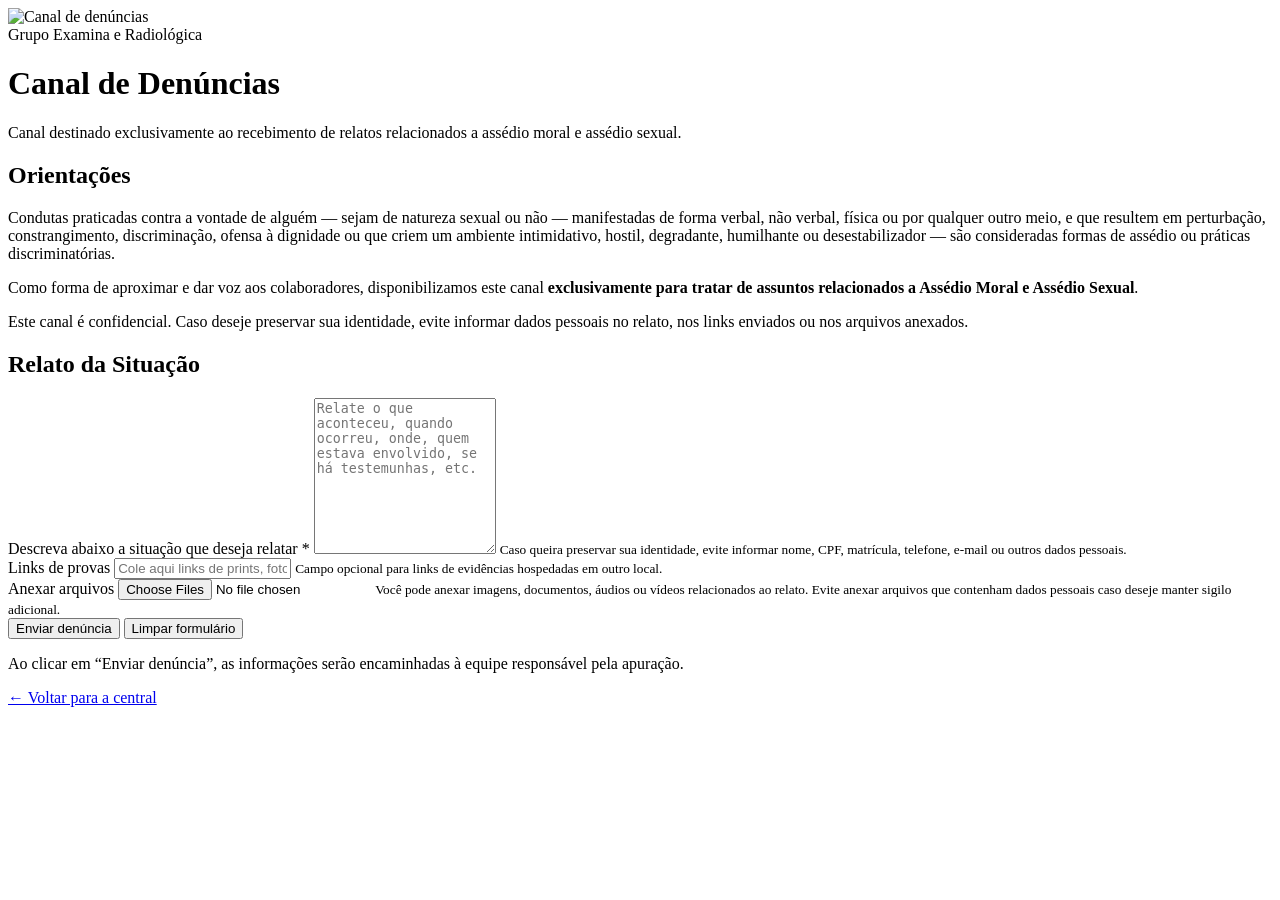
==== formularios/etica/index.html @ 6be47551 "Create index.html" ====
<!DOCTYPE html>
<html lang="pt-BR">
<head>
  <meta charset="UTF-8">
  <meta name="viewport" content="width=device-width, initial-scale=1.0">
  <title>Canal de Denúncias</title>
  <meta
    name="description"
    content="Canal de denúncias para assuntos relacionados a assédio moral e assédio sexual."
  >
  <link rel="stylesheet" href="./style.css">
</head>
<body>
  <div class="page-shell">
    <header class="hero">
      <div class="hero__banner">
        <img src="./capa.jpg" alt="Canal de denúncias" class="hero__banner-image">
      </div>

      <div class="hero__content">
        <span class="hero__eyebrow">Grupo Examina e Radiológica</span>
        <h1>Canal de Denúncias</h1>
        <p>
          Canal destinado exclusivamente ao recebimento de relatos relacionados a
          assédio moral e assédio sexual.
        </p>
      </div>
    </header>

    <main class="container">
      <section class="card card--info">
        <h2>Orientações</h2>

        <p>
          Condutas praticadas contra a vontade de alguém — sejam de natureza sexual ou não —
          manifestadas de forma verbal, não verbal, física ou por qualquer outro meio, e que
          resultem em perturbação, constrangimento, discriminação, ofensa à dignidade ou que
          criem um ambiente intimidativo, hostil, degradante, humilhante ou desestabilizador —
          são consideradas formas de assédio ou práticas discriminatórias.
        </p>

        <p>
          Como forma de aproximar e dar voz aos colaboradores, disponibilizamos este canal
          <strong>exclusivamente para tratar de assuntos relacionados a Assédio Moral e Assédio Sexual</strong>.
        </p>

        <p class="highlight">
          Este canal é confidencial. Caso deseje preservar sua identidade, evite informar
          dados pessoais no relato, nos links enviados ou nos arquivos anexados.
        </p>
      </section>

      <form id="formDenuncia" class="card card--form" novalidate>
        <h2>Relato da Situação</h2>

        <div class="form-group">
          <label for="descricao">
            Descreva abaixo a situação que deseja relatar
            <span class="required">*</span>
          </label>

          <textarea
            id="descricao"
            name="descricao"
            required
            rows="10"
            placeholder="Relate o que aconteceu, quando ocorreu, onde, quem estava envolvido, se há testemunhas, etc."
          ></textarea>

          <small class="help">
            Caso queira preservar sua identidade, evite informar nome, CPF, matrícula,
            telefone, e-mail ou outros dados pessoais.
          </small>

          <small class="error" id="erro-descricao"></small>
        </div>

        <div class="form-group">
          <label for="links_provas">Links de provas</label>
          <input
            type="text"
            id="links_provas"
            name="links_provas"
            placeholder="Cole aqui links de prints, fotos, vídeos ou documentos (opcional)"
          >
          <small class="help">
            Campo opcional para links de evidências hospedadas em outro local.
          </small>
        </div>

        <div class="form-group">
          <label for="provas">Anexar arquivos</label>
          <input
            type="file"
            id="provas"
            name="provas"
            multiple
            accept=".jpg,.jpeg,.png,.pdf,.doc,.docx,.xls,.xlsx,.mp3,.mp4,.wav"
          >
          <small class="help">
            Você pode anexar imagens, documentos, áudios ou vídeos relacionados ao relato.
            Evite anexar arquivos que contenham dados pessoais caso deseje manter sigilo adicional.
          </small>
          <div id="listaArquivos" class="file-list"></div>
        </div>

        <div class="actions">
          <button type="submit" class="btn btn--primary">Enviar denúncia</button>
          <button type="reset" class="btn btn--secondary">Limpar formulário</button>
        </div>

        <p class="notice">
          Ao clicar em “Enviar denúncia”, as informações serão encaminhadas à equipe
          responsável pela apuração.
        </p>

        <p id="msg" class="msg"></p>
      </form>

      <a href="/" class="back-link">← Voltar para a central</a>
    </main>
  </div>

  <script src="./app.js"></script>
</body>
</html>
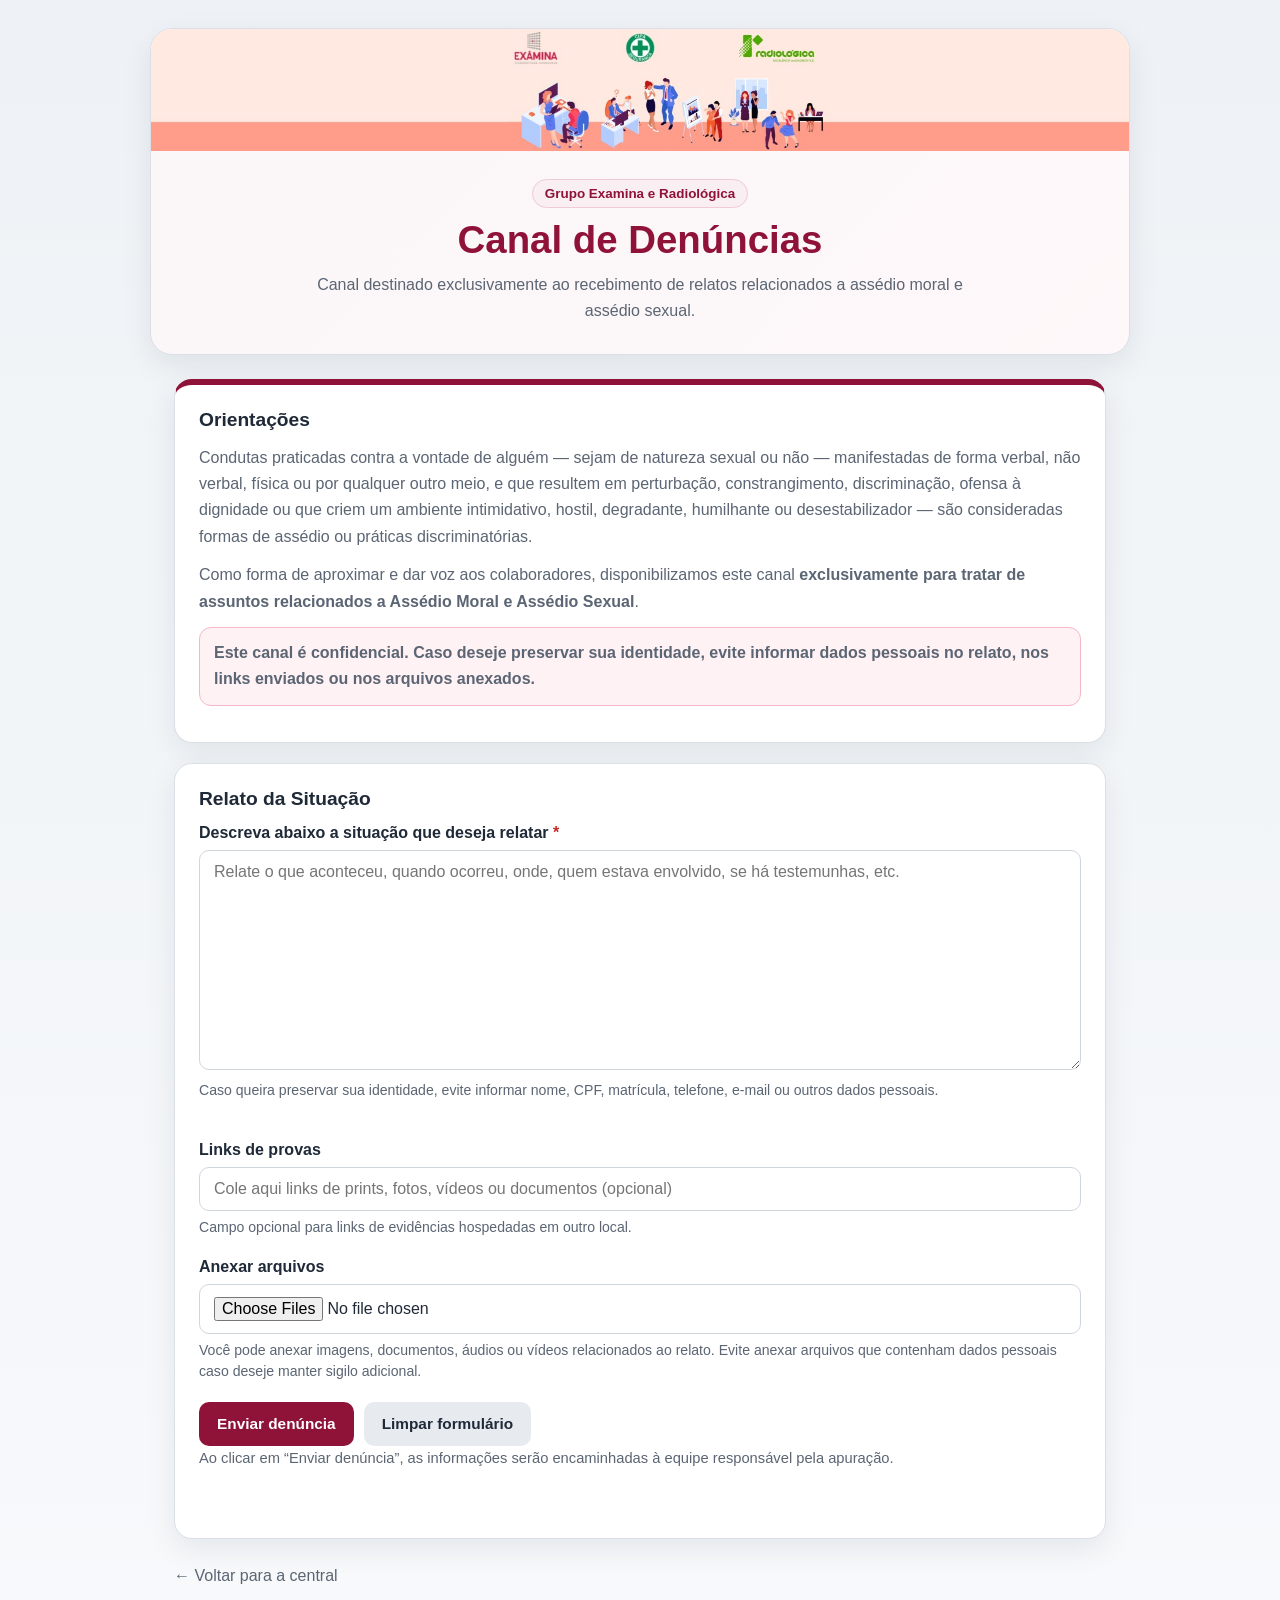
==== commit 30f2d5d3: "Add files via upload" ====
--- a/formularios/etica/index.html
+++ b/formularios/etica/index.html
@@ -1,126 +1,126 @@
-<!DOCTYPE html>
-<html lang="pt-BR">
-<head>
-  <meta charset="UTF-8">
-  <meta name="viewport" content="width=device-width, initial-scale=1.0">
-  <title>Canal de Denúncias</title>
-  <meta
-    name="description"
-    content="Canal de denúncias para assuntos relacionados a assédio moral e assédio sexual."
-  >
-  <link rel="stylesheet" href="./style.css">
-</head>
-<body>
-  <div class="page-shell">
-    <header class="hero">
-      <div class="hero__banner">
-        <img src="./capa.jpg" alt="Canal de denúncias" class="hero__banner-image">
-      </div>
-
-      <div class="hero__content">
-        <span class="hero__eyebrow">Grupo Examina e Radiológica</span>
-        <h1>Canal de Denúncias</h1>
-        <p>
-          Canal destinado exclusivamente ao recebimento de relatos relacionados a
-          assédio moral e assédio sexual.
-        </p>
-      </div>
-    </header>
-
-    <main class="container">
-      <section class="card card--info">
-        <h2>Orientações</h2>
-
-        <p>
-          Condutas praticadas contra a vontade de alguém — sejam de natureza sexual ou não —
-          manifestadas de forma verbal, não verbal, física ou por qualquer outro meio, e que
-          resultem em perturbação, constrangimento, discriminação, ofensa à dignidade ou que
-          criem um ambiente intimidativo, hostil, degradante, humilhante ou desestabilizador —
-          são consideradas formas de assédio ou práticas discriminatórias.
-        </p>
-
-        <p>
-          Como forma de aproximar e dar voz aos colaboradores, disponibilizamos este canal
-          <strong>exclusivamente para tratar de assuntos relacionados a Assédio Moral e Assédio Sexual</strong>.
-        </p>
-
-        <p class="highlight">
-          Este canal é confidencial. Caso deseje preservar sua identidade, evite informar
-          dados pessoais no relato, nos links enviados ou nos arquivos anexados.
-        </p>
-      </section>
-
-      <form id="formDenuncia" class="card card--form" novalidate>
-        <h2>Relato da Situação</h2>
-
-        <div class="form-group">
-          <label for="descricao">
-            Descreva abaixo a situação que deseja relatar
-            <span class="required">*</span>
-          </label>
-
-          <textarea
-            id="descricao"
-            name="descricao"
-            required
-            rows="10"
-            placeholder="Relate o que aconteceu, quando ocorreu, onde, quem estava envolvido, se há testemunhas, etc."
-          ></textarea>
-
-          <small class="help">
-            Caso queira preservar sua identidade, evite informar nome, CPF, matrícula,
-            telefone, e-mail ou outros dados pessoais.
-          </small>
-
-          <small class="error" id="erro-descricao"></small>
-        </div>
-
-        <div class="form-group">
-          <label for="links_provas">Links de provas</label>
-          <input
-            type="text"
-            id="links_provas"
-            name="links_provas"
-            placeholder="Cole aqui links de prints, fotos, vídeos ou documentos (opcional)"
-          >
-          <small class="help">
-            Campo opcional para links de evidências hospedadas em outro local.
-          </small>
-        </div>
-
-        <div class="form-group">
-          <label for="provas">Anexar arquivos</label>
-          <input
-            type="file"
-            id="provas"
-            name="provas"
-            multiple
-            accept=".jpg,.jpeg,.png,.pdf,.doc,.docx,.xls,.xlsx,.mp3,.mp4,.wav"
-          >
-          <small class="help">
-            Você pode anexar imagens, documentos, áudios ou vídeos relacionados ao relato.
-            Evite anexar arquivos que contenham dados pessoais caso deseje manter sigilo adicional.
-          </small>
-          <div id="listaArquivos" class="file-list"></div>
-        </div>
-
-        <div class="actions">
-          <button type="submit" class="btn btn--primary">Enviar denúncia</button>
-          <button type="reset" class="btn btn--secondary">Limpar formulário</button>
-        </div>
-
-        <p class="notice">
-          Ao clicar em “Enviar denúncia”, as informações serão encaminhadas à equipe
-          responsável pela apuração.
-        </p>
-
-        <p id="msg" class="msg"></p>
-      </form>
-
-      <a href="/" class="back-link">← Voltar para a central</a>
-    </main>
-  </div>
-
-  <script src="./app.js"></script>
-</body>
-</html>
+<!DOCTYPE html>
+<html lang="pt-BR">
+<head>
+  <meta charset="UTF-8">
+  <meta name="viewport" content="width=device-width, initial-scale=1.0">
+  <title>Canal de Denúncias</title>
+  <meta
+    name="description"
+    content="Canal de denúncias para assuntos relacionados a assédio moral e assédio sexual."
+  >
+  <link rel="stylesheet" href="./style.css">
+</head>
+<body>
+  <div class="page-shell">
+    <header class="hero">
+      <div class="hero__banner">
+        <img src="./capa.jpg" alt="Canal de denúncias" class="hero__banner-image">
+      </div>
+
+      <div class="hero__content">
+        <span class="hero__eyebrow">Grupo Examina e Radiológica</span>
+        <h1>Canal de Denúncias</h1>
+        <p>
+          Canal destinado exclusivamente ao recebimento de relatos relacionados a
+          assédio moral e assédio sexual.
+        </p>
+      </div>
+    </header>
+
+    <main class="container">
+      <section class="card card--info">
+        <h2>Orientações</h2>
+
+        <p>
+          Condutas praticadas contra a vontade de alguém — sejam de natureza sexual ou não —
+          manifestadas de forma verbal, não verbal, física ou por qualquer outro meio, e que
+          resultem em perturbação, constrangimento, discriminação, ofensa à dignidade ou que
+          criem um ambiente intimidativo, hostil, degradante, humilhante ou desestabilizador —
+          são consideradas formas de assédio ou práticas discriminatórias.
+        </p>
+
+        <p>
+          Como forma de aproximar e dar voz aos colaboradores, disponibilizamos este canal
+          <strong>exclusivamente para tratar de assuntos relacionados a Assédio Moral e Assédio Sexual</strong>.
+        </p>
+
+        <p class="highlight">
+          Este canal é confidencial. Caso deseje preservar sua identidade, evite informar
+          dados pessoais no relato, nos links enviados ou nos arquivos anexados.
+        </p>
+      </section>
+
+      <form id="formDenuncia" class="card card--form" novalidate>
+        <h2>Relato da Situação</h2>
+
+        <div class="form-group">
+          <label for="descricao">
+            Descreva abaixo a situação que deseja relatar
+            <span class="required">*</span>
+          </label>
+
+          <textarea
+            id="descricao"
+            name="descricao"
+            required
+            rows="10"
+            placeholder="Relate o que aconteceu, quando ocorreu, onde, quem estava envolvido, se há testemunhas, etc."
+          ></textarea>
+
+          <small class="help">
+            Caso queira preservar sua identidade, evite informar nome, CPF, matrícula,
+            telefone, e-mail ou outros dados pessoais.
+          </small>
+
+          <small class="error" id="erro-descricao"></small>
+        </div>
+
+        <div class="form-group">
+          <label for="links_provas">Links de provas</label>
+          <input
+            type="text"
+            id="links_provas"
+            name="links_provas"
+            placeholder="Cole aqui links de prints, fotos, vídeos ou documentos (opcional)"
+          >
+          <small class="help">
+            Campo opcional para links de evidências hospedadas em outro local.
+          </small>
+        </div>
+
+        <div class="form-group">
+          <label for="provas">Anexar arquivos</label>
+          <input
+            type="file"
+            id="provas"
+            name="provas"
+            multiple
+            accept=".jpg,.jpeg,.png,.pdf,.doc,.docx,.xls,.xlsx,.mp3,.mp4,.wav"
+          >
+          <small class="help">
+            Você pode anexar imagens, documentos, áudios ou vídeos relacionados ao relato.
+            Evite anexar arquivos que contenham dados pessoais caso deseje manter sigilo adicional.
+          </small>
+          <div id="listaArquivos" class="file-list"></div>
+        </div>
+
+        <div class="actions">
+          <button type="submit" class="btn btn--primary">Enviar denúncia</button>
+          <button type="reset" class="btn btn--secondary">Limpar formulário</button>
+        </div>
+
+        <p class="notice">
+          Ao clicar em “Enviar denúncia”, as informações serão encaminhadas à equipe
+          responsável pela apuração.
+        </p>
+
+        <p id="msg" class="msg"></p>
+      </form>
+
+      <a href="/" class="back-link">← Voltar para a central</a>
+    </main>
+  </div>
+
+  <script src="./app.js"></script>
+</body>
+</html>
--- a/formularios/etica/style.css
+++ b/formularios/etica/style.css
@@ -0,0 +1,312 @@
+:root {
+  --bg: #f3f5f8;
+  --surface: #ffffff;
+  --surface-soft: #fff7fa;
+  --border: #d9e0e7;
+  --text: #1f2937;
+  --text-soft: #5b6573;
+
+  --accent: #8f1239;
+  --accent-hover: #72102e;
+
+  --danger-bg: #fff2f5;
+  --danger-border: #f3b8c9;
+  --danger-text: #8f1239;
+
+  --error: #c62828;
+  --success: #1b8f3a;
+
+  --shadow: 0 10px 30px rgba(15, 23, 42, 0.08);
+}
+
+* {
+  box-sizing: border-box;
+}
+
+html {
+  font-size: 16px;
+}
+
+body {
+  margin: 0;
+  font-family: Arial, Helvetica, sans-serif;
+  background: linear-gradient(180deg, #eef2f6 0%, #f7f9fb 100%);
+  color: var(--text);
+}
+
+img {
+  max-width: 100%;
+  display: block;
+}
+
+.page-shell {
+  min-height: 100vh;
+}
+
+.container {
+  width: 100%;
+  max-width: 980px;
+  margin: 0 auto;
+  padding: 0 24px 40px;
+}
+
+/* HERO */
+.hero {
+  width: calc(100% - 48px);
+  max-width: 980px;
+  margin: 28px auto 24px;
+  background: var(--surface);
+  border: 1px solid var(--border);
+  border-radius: 22px;
+  box-shadow: var(--shadow);
+  overflow: hidden;
+}
+
+.hero__banner {
+  background: #fff;
+}
+
+.hero__banner-image {
+  width: 100%;
+  height: auto;
+  display: block;
+}
+
+.hero__content {
+  padding: 28px 24px 30px;
+  text-align: center;
+  background: linear-gradient(135deg, rgba(143, 18, 57, 0.04) 0%, rgba(243, 184, 201, 0.10) 100%);
+}
+
+.hero__eyebrow {
+  display: inline-block;
+  margin-bottom: 10px;
+  padding: 6px 12px;
+  border-radius: 999px;
+  background: #f9eef2;
+  border: 1px solid #f0cad7;
+  color: var(--danger-text);
+  font-size: 0.84rem;
+  font-weight: 700;
+}
+
+.hero__content h1 {
+  margin: 0 0 10px;
+  font-size: clamp(1.8rem, 3vw, 2.4rem);
+  line-height: 1.15;
+  color: var(--danger-text);
+}
+
+.hero__content p {
+  max-width: 700px;
+  margin: 0 auto;
+  font-size: 1rem;
+  line-height: 1.6;
+  color: var(--text-soft);
+}
+
+/* CARDS */
+.card {
+  background: var(--surface);
+  border: 1px solid var(--border);
+  border-radius: 18px;
+  box-shadow: var(--shadow);
+  padding: 24px;
+  margin-bottom: 20px;
+}
+
+.card--info {
+  border-top: 6px solid var(--danger-text);
+}
+
+.card--form {
+  background: var(--surface);
+}
+
+.card h2 {
+  margin: 0 0 14px;
+  font-size: 1.2rem;
+  color: var(--text);
+}
+
+.card p {
+  margin: 0 0 12px;
+  line-height: 1.65;
+  color: var(--text-soft);
+}
+
+.highlight {
+  font-weight: 700;
+  color: var(--danger-text);
+  background: var(--danger-bg);
+  border: 1px solid var(--danger-border);
+  border-radius: 12px;
+  padding: 12px 14px;
+}
+
+/* FORM */
+.form-group {
+  margin-bottom: 20px;
+}
+
+label {
+  display: block;
+  font-weight: 700;
+  margin-bottom: 8px;
+  color: var(--text);
+}
+
+.required {
+  color: var(--error);
+}
+
+textarea,
+input[type="text"],
+input[type="file"] {
+  width: 100%;
+  padding: 12px 14px;
+  border-radius: 10px;
+  border: 1px solid #cfd6df;
+  font: inherit;
+  color: var(--text);
+  background: #fff;
+}
+
+textarea:focus,
+input[type="text"]:focus,
+input[type="file"]:focus {
+  outline: none;
+  border-color: var(--accent);
+  box-shadow: 0 0 0 3px rgba(143, 18, 57, 0.08);
+}
+
+textarea {
+  resize: vertical;
+  min-height: 220px;
+}
+
+.help {
+  display: block;
+  margin-top: 6px;
+  color: var(--text-soft);
+  font-size: 0.88rem;
+  line-height: 1.5;
+}
+
+.error {
+  display: block;
+  margin-top: 6px;
+  color: var(--error);
+  font-size: 0.88rem;
+  min-height: 1em;
+}
+
+.input-error {
+  border-color: var(--error) !important;
+}
+
+.file-list {
+  margin-top: 10px;
+  font-size: 0.9rem;
+  color: var(--text-soft);
+}
+
+.file-list ul {
+  margin: 8px 0 0;
+  padding-left: 18px;
+}
+
+.actions {
+  display: flex;
+  gap: 10px;
+  flex-wrap: wrap;
+  margin-top: 18px;
+}
+
+.btn {
+  border: none;
+  border-radius: 10px;
+  padding: 13px 18px;
+  font-size: 0.96rem;
+  font-weight: 700;
+  cursor: pointer;
+  transition: background 0.2s ease, transform 0.2s ease;
+}
+
+.btn:hover {
+  transform: translateY(-1px);
+}
+
+.btn--primary {
+  background: var(--accent);
+  color: #fff;
+}
+
+.btn--primary:hover {
+  background: var(--accent-hover);
+}
+
+.btn--secondary {
+  background: #e7ebf0;
+  color: var(--text);
+}
+
+.notice {
+  margin-top: 16px;
+  font-size: 0.92rem;
+}
+
+.msg {
+  margin-top: 16px;
+  font-weight: 700;
+  min-height: 1.2em;
+}
+
+.msg.success {
+  color: var(--success);
+}
+
+.msg.error {
+  color: var(--error);
+}
+
+.back-link {
+  display: inline-block;
+  margin-top: 8px;
+  color: var(--text-soft);
+  text-decoration: none;
+}
+
+.back-link:hover {
+  text-decoration: underline;
+}
+
+/* MOBILE */
+@media (max-width: 640px) {
+  .container {
+    padding: 0 16px 28px;
+  }
+
+  .hero {
+    width: calc(100% - 32px);
+    margin-top: 16px;
+    border-radius: 18px;
+  }
+
+  .hero__content {
+    padding: 22px 16px 24px;
+  }
+
+  .card {
+    padding: 20px 16px;
+    border-radius: 16px;
+  }
+
+  .actions {
+    flex-direction: column;
+  }
+
+  .btn {
+    width: 100%;
+  }
+}
